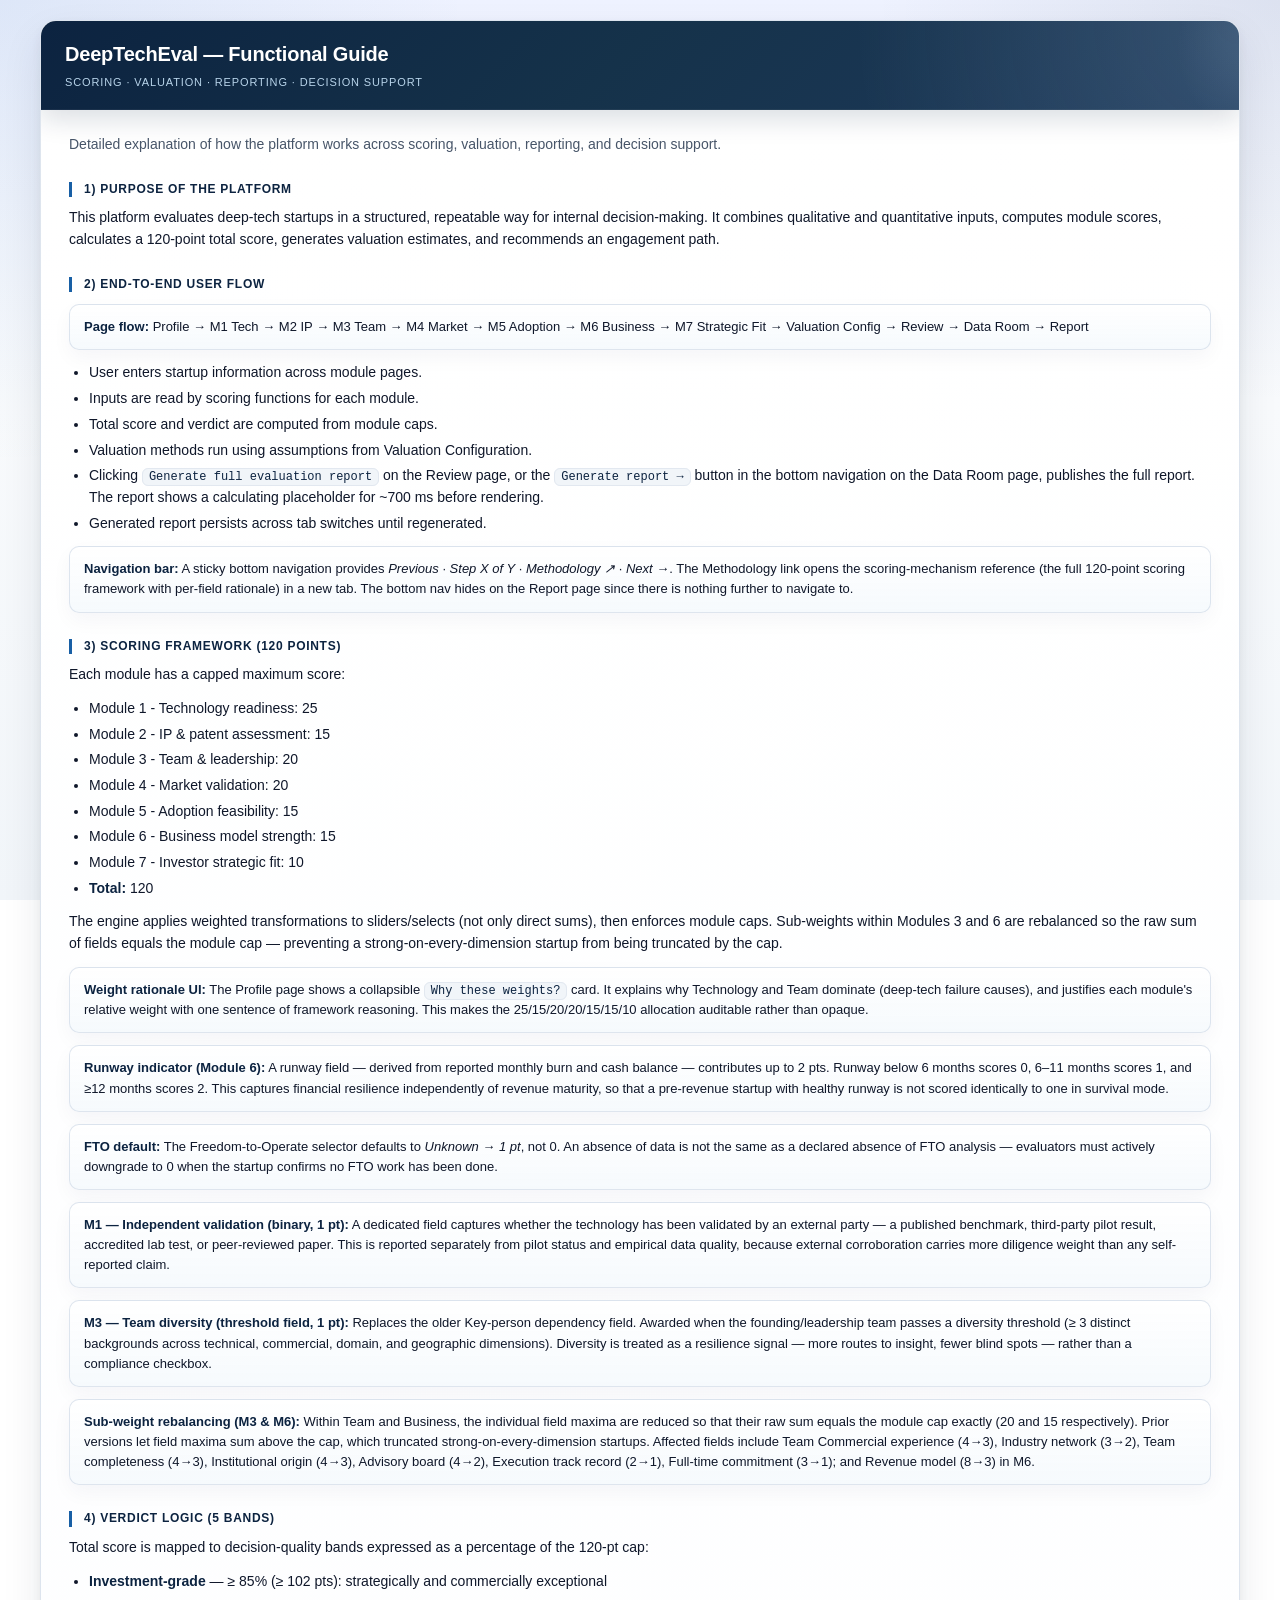
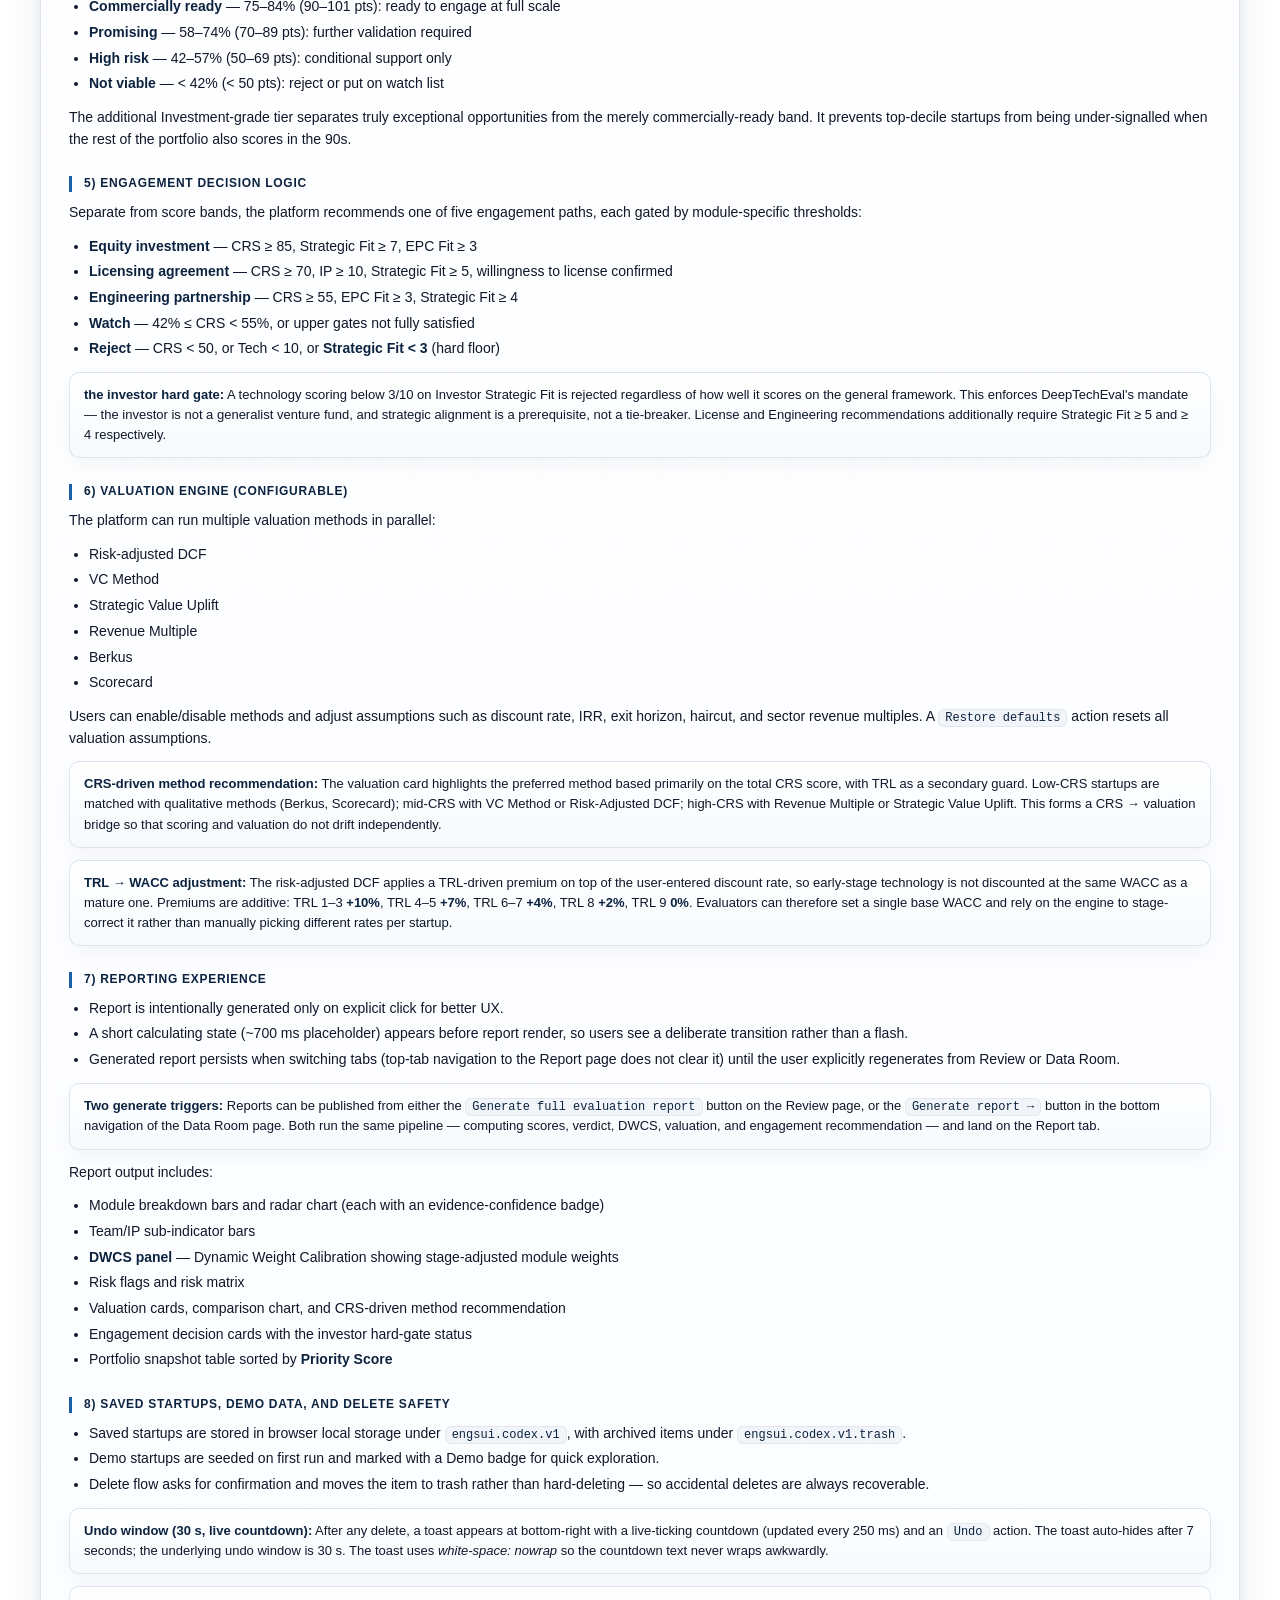
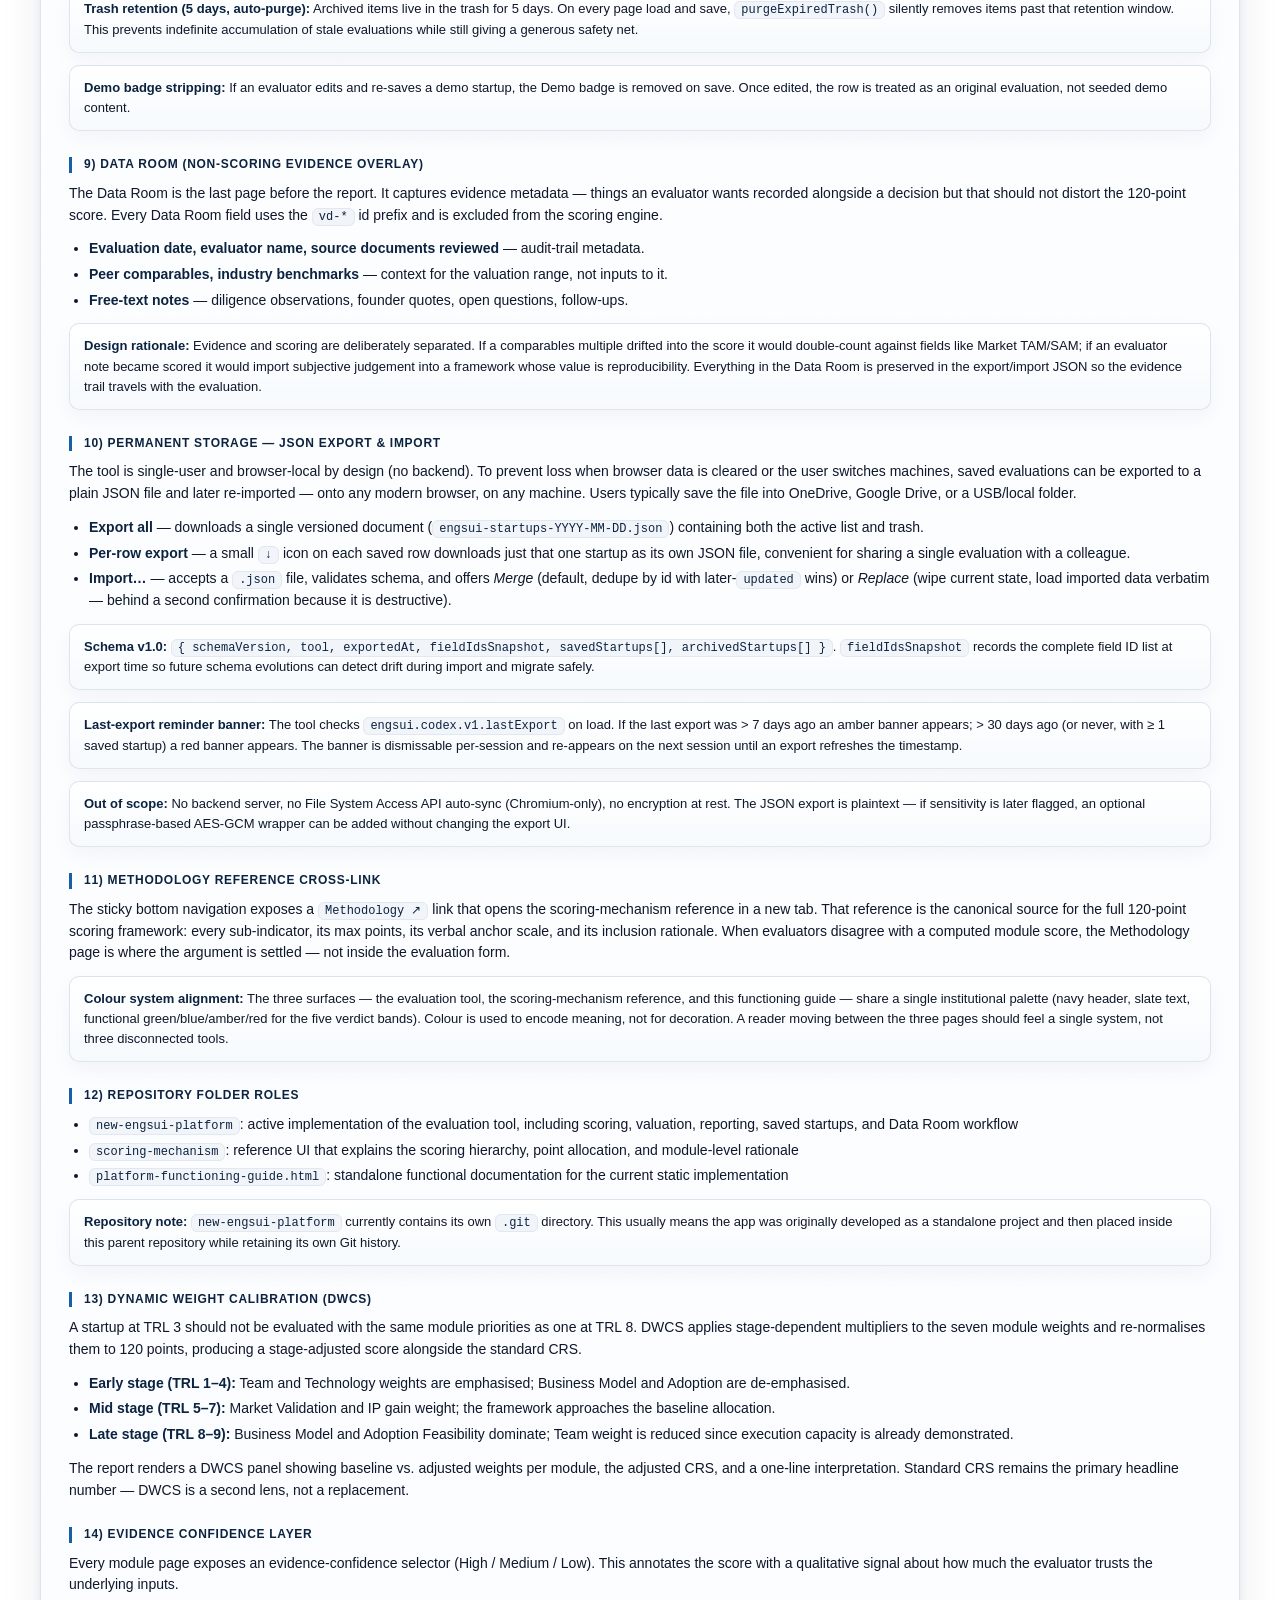
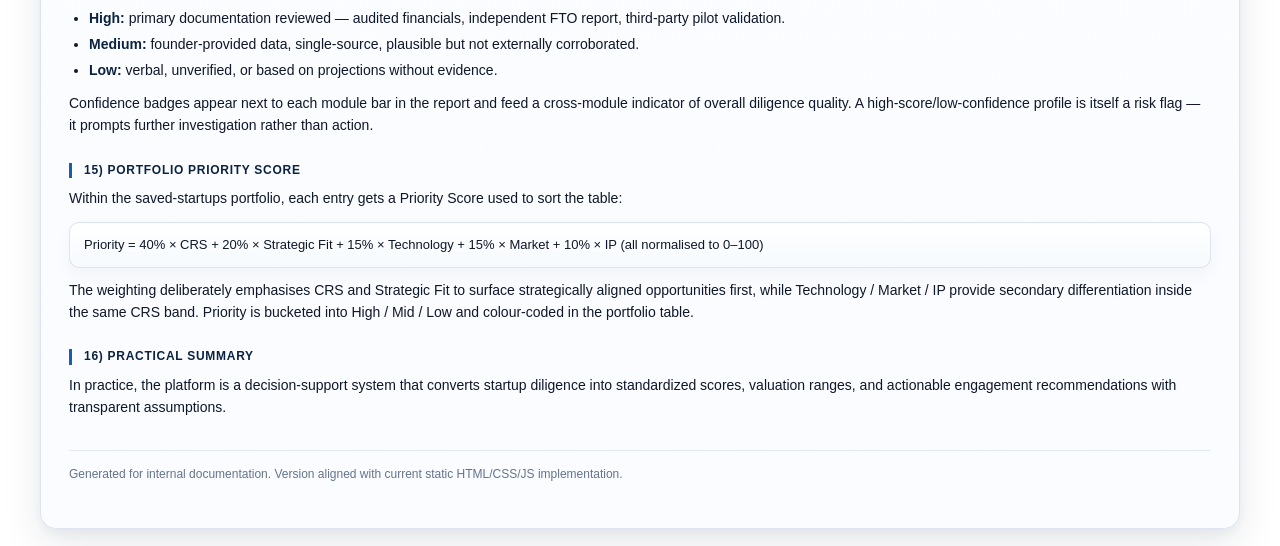
==== deeptecheval/guide/index.html @ c8de52d1 "Add deeptecheval/ — commercialised rebrand at deeptecheval.netlify.app - Separate directory; EIL/Eng" ====
<!DOCTYPE html>
<html lang="en">
<head>
  <meta charset="UTF-8" />
  <meta name="viewport" content="width=device-width, initial-scale=1.0" />
  <title>Startup Evaluator Platform - Functional Guide</title>
  <style>
    :root {
      --navy: #0c2340;
      --navy-2: #1e3a5c;
      --blue: #185fa5;
      --text-primary: #0f172a;
      --text-secondary: #475569;
      --text-tertiary: #64748b;
      --border: #e2e8f0;
      --border-dark: #cbd5e1;
      --bg-primary: #ffffff;
      --bg-secondary: #f8fafc;
      --bg-tertiary: #f1f5f9;
      --radius-md: 10px;
      --radius-lg: 16px;
      --shadow: 0 8px 24px rgba(18, 40, 74, 0.08);
    }
    * { box-sizing: border-box; }
    body {
      font-family: Inter, "Segoe UI", Roboto, Helvetica, Arial, sans-serif;
      color: var(--text-primary);
      margin: 0;
      background:
        radial-gradient(circle at top left, rgba(24, 95, 165, 0.08), transparent 30%),
        radial-gradient(circle at top right, rgba(12, 35, 64, 0.08), transparent 26%),
        linear-gradient(180deg, #eef2ff 0%, #f8fafc 45%, #f1f5f9 100%);
      background-attachment: fixed;
      line-height: 1.55;
      -webkit-font-smoothing: antialiased;
      -moz-osx-font-smoothing: grayscale;
    }
    .doc {
      position: relative;
      max-width: 1200px;
      margin: 20px auto;
      background: linear-gradient(180deg, rgba(255, 255, 255, 0.97) 0%, rgba(250, 252, 255, 0.97) 100%);
      border: 1px solid rgba(209, 220, 232, 0.72);
      border-radius: var(--radius-lg);
      box-shadow: 0 18px 42px rgba(12, 35, 64, 0.09), 0 4px 14px rgba(12, 35, 64, 0.06);
      backdrop-filter: blur(14px);
      -webkit-backdrop-filter: blur(14px);
      overflow: hidden;
    }
    .doc-hdr {
      position: relative;
      overflow: hidden;
      background:
        radial-gradient(circle at top right, rgba(184, 212, 234, 0.16), transparent 32%),
        linear-gradient(135deg, var(--navy) 0%, #15324a 48%, var(--navy-2) 100%);
      color: #fff;
      padding: 18px 24px;
      border-bottom: 1px solid rgba(255, 255, 255, 0.06);
      box-shadow: 0 10px 24px rgba(12, 35, 64, 0.14);
    }
    .doc-hdr::after {
      content: "";
      position: absolute;
      inset: auto -12% -55% auto;
      width: 220px;
      height: 220px;
      border-radius: 50%;
      background: radial-gradient(circle, rgba(184, 212, 234, 0.14), transparent 62%);
      pointer-events: none;
    }
    .doc-hdr > * { position: relative; }
    .doc-ttl {
      font-size: 20px;
      font-weight: 600;
      letter-spacing: -0.01em;
    }
    .doc-sub {
      margin-top: 4px;
      font-size: 11px;
      color: #b8d4ea;
      text-transform: uppercase;
      letter-spacing: 0.08em;
    }
    .doc-body {
      padding: 24px 28px 32px;
    }
    h2, h3 {
      color: var(--navy);
      line-height: 1.3;
    }
    h2 {
      margin: 26px 0 10px;
      font-size: 12px;
      font-weight: 700;
      padding-left: 12px;
      border-left: 3px solid var(--blue);
      letter-spacing: 0.06em;
      text-transform: uppercase;
    }
    h3 {
      margin: 16px 0 6px;
      font-size: 15px;
      font-weight: 600;
    }
    p {
      margin: 8px 0 12px;
      color: var(--text-primary);
      font-size: 14px;
    }
    ul {
      margin: 6px 0 12px 20px;
      padding: 0;
    }
    li {
      margin: 4px 0;
      font-size: 14px;
      color: var(--text-primary);
    }
    strong { color: var(--navy); }
    .lead {
      color: var(--text-secondary);
      font-size: 14px;
      margin: 0 0 20px;
    }
    .box {
      border: 1px solid rgba(209, 220, 232, 0.72);
      background: linear-gradient(180deg, rgba(255, 255, 255, 0.96) 0%, #f6fafd 100%);
      border-radius: var(--radius-md);
      padding: 12px 14px;
      margin: 12px 0;
      font-size: 13px;
      color: var(--text-primary);
      box-shadow: 0 8px 20px rgba(12, 35, 64, 0.04);
    }
    .mono {
      font-family: ui-monospace, SFMono-Regular, Menlo, Consolas, monospace;
      font-size: 12px;
      background: var(--bg-tertiary);
      border: 1px solid var(--border);
      padding: 1px 6px;
      border-radius: 6px;
      color: var(--navy);
    }
    .footer {
      margin-top: 32px;
      border-top: 1px solid var(--border);
      padding-top: 14px;
      color: var(--text-tertiary);
      font-size: 12px;
    }
    @media print {
      body { background: #fff; }
      .doc { max-width: none; margin: 0; border: none; border-radius: 0; box-shadow: none; }
      .doc-hdr { border-radius: 0; }
      a { color: inherit; text-decoration: none; }
    }
  </style>
</head>
<body>
  <div class="doc">
    <header class="doc-hdr">
      <div class="doc-ttl">DeepTechEval — Functional Guide</div>
      <div class="doc-sub">Scoring · Valuation · Reporting · Decision support</div>
    </header>
    <main class="doc-body">
      <p class="lead">
        Detailed explanation of how the platform works across scoring, valuation, reporting, and decision support.
      </p>

    <h2>1) Purpose of the Platform</h2>
    <p>
      This platform evaluates deep-tech startups in a structured, repeatable way for internal decision-making.
      It combines qualitative and quantitative inputs, computes module scores, calculates a 120-point total score,
      generates valuation estimates, and recommends an engagement path.
    </p>

    <h2>2) End-to-End User Flow</h2>
    <div class="box">
      <strong>Page flow:</strong> Profile → M1 Tech → M2 IP → M3 Team → M4 Market → M5 Adoption →
      M6 Business → M7 Strategic Fit → Valuation Config → Review → Data Room → Report
    </div>
    <ul>
      <li>User enters startup information across module pages.</li>
      <li>Inputs are read by scoring functions for each module.</li>
      <li>Total score and verdict are computed from module caps.</li>
      <li>Valuation methods run using assumptions from Valuation Configuration.</li>
      <li>Clicking <span class="mono">Generate full evaluation report</span> on the Review page, or the
      <span class="mono">Generate report →</span> button in the bottom navigation on the Data Room page,
      publishes the full report. The report shows a calculating placeholder for ~700 ms before rendering.</li>
      <li>Generated report persists across tab switches until regenerated.</li>
    </ul>
    <div class="box">
      <strong>Navigation bar:</strong> A sticky bottom navigation provides <em>Previous</em> · <em>Step X of Y</em> ·
      <em>Methodology ↗</em> · <em>Next →</em>. The Methodology link opens the scoring-mechanism reference
      (the full 120-point scoring framework with per-field rationale) in a new tab. The bottom nav hides on
      the Report page since there is nothing further to navigate to.
    </div>

    <h2>3) Scoring Framework (120 Points)</h2>
    <p>Each module has a capped maximum score:</p>
    <ul>
      <li>Module 1 - Technology readiness: 25</li>
      <li>Module 2 - IP &amp; patent assessment: 15</li>
      <li>Module 3 - Team &amp; leadership: 20</li>
      <li>Module 4 - Market validation: 20</li>
      <li>Module 5 - Adoption feasibility: 15</li>
      <li>Module 6 - Business model strength: 15</li>
      <li>Module 7 - Investor strategic fit: 10</li>
      <li><strong>Total:</strong> 120</li>
    </ul>
    <p>
      The engine applies weighted transformations to sliders/selects (not only direct sums), then enforces module caps.
      Sub-weights within Modules 3 and 6 are rebalanced so the raw sum of fields equals the module cap — preventing a
      strong-on-every-dimension startup from being truncated by the cap.
    </p>
    <div class="box">
      <strong>Weight rationale UI:</strong> The Profile page shows a collapsible <span class="mono">Why these weights?</span>
      card. It explains why Technology and Team dominate (deep-tech failure causes), and justifies each module's
      relative weight with one sentence of framework reasoning. This makes the 25/15/20/20/15/15/10 allocation
      auditable rather than opaque.
    </div>
    <div class="box">
      <strong>Runway indicator (Module 6):</strong> A runway field — derived from reported monthly burn and cash balance —
      contributes up to 2 pts. Runway below 6 months scores 0, 6–11 months scores 1, and ≥12 months scores 2. This
      captures financial resilience independently of revenue maturity, so that a pre-revenue startup with healthy
      runway is not scored identically to one in survival mode.
    </div>
    <div class="box">
      <strong>FTO default:</strong> The Freedom-to-Operate selector defaults to <em>Unknown → 1 pt</em>, not 0. An absence
      of data is not the same as a declared absence of FTO analysis — evaluators must actively downgrade to 0 when
      the startup confirms no FTO work has been done.
    </div>
    <div class="box">
      <strong>M1 — Independent validation (binary, 1 pt):</strong> A dedicated field captures whether the technology has
      been validated by an external party — a published benchmark, third-party pilot result, accredited lab test,
      or peer-reviewed paper. This is reported separately from pilot status and empirical data quality, because
      external corroboration carries more diligence weight than any self-reported claim.
    </div>
    <div class="box">
      <strong>M3 — Team diversity (threshold field, 1 pt):</strong> Replaces the older Key-person dependency field.
      Awarded when the founding/leadership team passes a diversity threshold (≥ 3 distinct backgrounds across
      technical, commercial, domain, and geographic dimensions). Diversity is treated as a resilience signal —
      more routes to insight, fewer blind spots — rather than a compliance checkbox.
    </div>
    <div class="box">
      <strong>Sub-weight rebalancing (M3 &amp; M6):</strong> Within Team and Business, the individual field maxima are
      reduced so that their raw sum equals the module cap exactly (20 and 15 respectively). Prior versions let
      field maxima sum above the cap, which truncated strong-on-every-dimension startups. Affected fields include
      Team Commercial experience (4→3), Industry network (3→2), Team completeness (4→3), Institutional origin (4→3),
      Advisory board (4→2), Execution track record (2→1), Full-time commitment (3→1); and Revenue model (8→3) in M6.
    </div>

    <h2>4) Verdict Logic (5 Bands)</h2>
    <p>Total score is mapped to decision-quality bands expressed as a percentage of the 120-pt cap:</p>
    <ul>
      <li><strong>Investment-grade</strong> — ≥ 85% (≥ 102 pts): strategically and commercially exceptional</li>
      <li><strong>Commercially ready</strong> — 75–84% (90–101 pts): ready to engage at full scale</li>
      <li><strong>Promising</strong> — 58–74% (70–89 pts): further validation required</li>
      <li><strong>High risk</strong> — 42–57% (50–69 pts): conditional support only</li>
      <li><strong>Not viable</strong> — &lt; 42% (&lt; 50 pts): reject or put on watch list</li>
    </ul>
    <p>
      The additional Investment-grade tier separates truly exceptional opportunities from the merely
      commercially-ready band. It prevents top-decile startups from being under-signalled when the rest of the
      portfolio also scores in the 90s.
    </p>

    <h2>5) Engagement Decision Logic</h2>
    <p>Separate from score bands, the platform recommends one of five engagement paths, each gated by module-specific thresholds:</p>
    <ul>
      <li><strong>Equity investment</strong> — CRS ≥ 85, Strategic Fit ≥ 7, EPC Fit ≥ 3</li>
      <li><strong>Licensing agreement</strong> — CRS ≥ 70, IP ≥ 10, Strategic Fit ≥ 5, willingness to license confirmed</li>
      <li><strong>Engineering partnership</strong> — CRS ≥ 55, EPC Fit ≥ 3, Strategic Fit ≥ 4</li>
      <li><strong>Watch</strong> — 42% ≤ CRS &lt; 55%, or upper gates not fully satisfied</li>
      <li><strong>Reject</strong> — CRS &lt; 50, or Tech &lt; 10, or <strong>Strategic Fit &lt; 3</strong> (hard floor)</li>
    </ul>
    <div class="box">
      <strong>the investor hard gate:</strong> A technology scoring below 3/10 on Investor Strategic Fit is rejected regardless of
      how well it scores on the general framework. This enforces DeepTechEval's mandate — the investor is not a generalist
      venture fund, and strategic alignment is a prerequisite, not a tie-breaker. License and Engineering
      recommendations additionally require Strategic Fit ≥ 5 and ≥ 4 respectively.
    </div>

    <h2>6) Valuation Engine (Configurable)</h2>
    <p>The platform can run multiple valuation methods in parallel:</p>
    <ul>
      <li>Risk-adjusted DCF</li>
      <li>VC Method</li>
      <li>Strategic Value Uplift</li>
      <li>Revenue Multiple</li>
      <li>Berkus</li>
      <li>Scorecard</li>
    </ul>
    <p>
      Users can enable/disable methods and adjust assumptions such as discount rate, IRR, exit horizon, haircut,
      and sector revenue multiples. A <span class="mono">Restore defaults</span> action resets all valuation assumptions.
    </p>
    <div class="box">
      <strong>CRS-driven method recommendation:</strong> The valuation card highlights the preferred method based
      primarily on the total CRS score, with TRL as a secondary guard. Low-CRS startups are matched with
      qualitative methods (Berkus, Scorecard); mid-CRS with VC Method or Risk-Adjusted DCF; high-CRS with
      Revenue Multiple or Strategic Value Uplift. This forms a CRS → valuation bridge so that scoring and
      valuation do not drift independently.
    </div>
    <div class="box">
      <strong>TRL → WACC adjustment:</strong> The risk-adjusted DCF applies a TRL-driven premium on top of the
      user-entered discount rate, so early-stage technology is not discounted at the same WACC as a mature one.
      Premiums are additive: TRL 1–3 <strong>+10%</strong>, TRL 4–5 <strong>+7%</strong>, TRL 6–7 <strong>+4%</strong>,
      TRL 8 <strong>+2%</strong>, TRL 9 <strong>0%</strong>. Evaluators can therefore set a single base WACC and
      rely on the engine to stage-correct it rather than manually picking different rates per startup.
    </div>

    <h2>7) Reporting Experience</h2>
    <ul>
      <li>Report is intentionally generated only on explicit click for better UX.</li>
      <li>A short calculating state (~700 ms placeholder) appears before report render, so users see a deliberate
      transition rather than a flash.</li>
      <li>Generated report persists when switching tabs (top-tab navigation to the Report page does not clear it)
      until the user explicitly regenerates from Review or Data Room.</li>
    </ul>
    <div class="box">
      <strong>Two generate triggers:</strong> Reports can be published from either the <span class="mono">Generate full
      evaluation report</span> button on the Review page, or the <span class="mono">Generate report →</span> button in
      the bottom navigation of the Data Room page. Both run the same pipeline — computing scores, verdict, DWCS,
      valuation, and engagement recommendation — and land on the Report tab.
    </div>
    <p>Report output includes:</p>
    <ul>
      <li>Module breakdown bars and radar chart (each with an evidence-confidence badge)</li>
      <li>Team/IP sub-indicator bars</li>
      <li><strong>DWCS panel</strong> — Dynamic Weight Calibration showing stage-adjusted module weights</li>
      <li>Risk flags and risk matrix</li>
      <li>Valuation cards, comparison chart, and CRS-driven method recommendation</li>
      <li>Engagement decision cards with the investor hard-gate status</li>
      <li>Portfolio snapshot table sorted by <strong>Priority Score</strong></li>
    </ul>

    <h2>8) Saved Startups, Demo Data, and Delete Safety</h2>
    <ul>
      <li>Saved startups are stored in browser local storage under
      <span class="mono">engsui.codex.v1</span>, with archived items under
      <span class="mono">engsui.codex.v1.trash</span>.</li>
      <li>Demo startups are seeded on first run and marked with a Demo badge for quick exploration.</li>
      <li>Delete flow asks for confirmation and moves the item to trash rather than hard-deleting —
      so accidental deletes are always recoverable.</li>
    </ul>
    <div class="box">
      <strong>Undo window (30 s, live countdown):</strong> After any delete, a toast appears at bottom-right with a
      live-ticking countdown (updated every 250 ms) and an <span class="mono">Undo</span> action. The toast auto-hides
      after 7 seconds; the underlying undo window is 30 s. The toast uses <em>white-space: nowrap</em> so the
      countdown text never wraps awkwardly.
    </div>
    <div class="box">
      <strong>Trash retention (5 days, auto-purge):</strong> Archived items live in the trash for 5 days. On every page
      load and save, <span class="mono">purgeExpiredTrash()</span> silently removes items past that retention window.
      This prevents indefinite accumulation of stale evaluations while still giving a generous safety net.
    </div>
    <div class="box">
      <strong>Demo badge stripping:</strong> If an evaluator edits and re-saves a demo startup, the Demo badge is
      removed on save. Once edited, the row is treated as an original evaluation, not seeded demo content.
    </div>

    <h2>9) Data Room (Non-Scoring Evidence Overlay)</h2>
    <p>
      The Data Room is the last page before the report. It captures evidence metadata —
      things an evaluator wants recorded alongside a decision but that should not distort
      the 120-point score. Every Data Room field uses the <span class="mono">vd-*</span>
      id prefix and is excluded from the scoring engine.
    </p>
    <ul>
      <li><strong>Evaluation date, evaluator name, source documents reviewed</strong> — audit-trail metadata.</li>
      <li><strong>Peer comparables, industry benchmarks</strong> — context for the valuation range, not inputs to it.</li>
      <li><strong>Free-text notes</strong> — diligence observations, founder quotes, open questions, follow-ups.</li>
    </ul>
    <div class="box">
      <strong>Design rationale:</strong> Evidence and scoring are deliberately separated. If a comparables multiple
      drifted into the score it would double-count against fields like Market TAM/SAM; if an evaluator note became
      scored it would import subjective judgement into a framework whose value is reproducibility. Everything in
      the Data Room is preserved in the export/import JSON so the evidence trail travels with the evaluation.
    </div>

    <h2>10) Permanent Storage — JSON Export &amp; Import</h2>
    <p>
      The tool is single-user and browser-local by design (no backend). To prevent loss when browser data is
      cleared or the user switches machines, saved evaluations can be exported to a plain JSON file and later
      re-imported — onto any modern browser, on any machine. Users typically save the file into
      OneDrive, Google Drive, or a USB/local folder.
    </p>
    <ul>
      <li><strong>Export all</strong> — downloads a single versioned document
      (<span class="mono">engsui-startups-YYYY-MM-DD.json</span>) containing both the active list and trash.</li>
      <li><strong>Per-row export</strong> — a small <span class="mono">↓</span> icon on each saved row downloads just
      that one startup as its own JSON file, convenient for sharing a single evaluation with a colleague.</li>
      <li><strong>Import…</strong> — accepts a <span class="mono">.json</span> file, validates schema, and offers
      <em>Merge</em> (default, dedupe by id with later-<span class="mono">updated</span> wins) or <em>Replace</em>
      (wipe current state, load imported data verbatim — behind a second confirmation because it is destructive).</li>
    </ul>
    <div class="box">
      <strong>Schema v1.0:</strong> <span class="mono">{ schemaVersion, tool, exportedAt, fieldIdsSnapshot,
      savedStartups[], archivedStartups[] }</span>. <span class="mono">fieldIdsSnapshot</span> records the complete
      field ID list at export time so future schema evolutions can detect drift during import and migrate safely.
    </div>
    <div class="box">
      <strong>Last-export reminder banner:</strong> The tool checks
      <span class="mono">engsui.codex.v1.lastExport</span> on load. If the last export was &gt; 7 days ago an amber
      banner appears; &gt; 30 days ago (or never, with ≥ 1 saved startup) a red banner appears. The banner is
      dismissable per-session and re-appears on the next session until an export refreshes the timestamp.
    </div>
    <div class="box">
      <strong>Out of scope:</strong> No backend server, no File System Access API auto-sync (Chromium-only), no
      encryption at rest. The JSON export is plaintext — if sensitivity is later flagged, an optional
      passphrase-based AES-GCM wrapper can be added without changing the export UI.
    </div>

    <h2>11) Methodology Reference Cross-Link</h2>
    <p>
      The sticky bottom navigation exposes a <span class="mono">Methodology ↗</span> link that opens the
      scoring-mechanism reference in a new tab. That reference is the canonical source for the full 120-point
      scoring framework: every sub-indicator, its max points, its verbal anchor scale, and its inclusion rationale.
      When evaluators disagree with a computed module score, the Methodology page is where the argument is
      settled — not inside the evaluation form.
    </p>
    <div class="box">
      <strong>Colour system alignment:</strong> The three surfaces — the evaluation tool, the scoring-mechanism
      reference, and this functioning guide — share a single institutional palette (navy header, slate text,
      functional green/blue/amber/red for the five verdict bands). Colour is used to encode meaning, not for
      decoration. A reader moving between the three pages should feel a single system, not three disconnected
      tools.
    </div>

    <h2>12) Repository Folder Roles</h2>
    <ul>
      <li><span class="mono">new-engsui-platform</span>: active implementation of the evaluation tool, including scoring, valuation, reporting, saved startups, and Data Room workflow</li>
      <li><span class="mono">scoring-mechanism</span>: reference UI that explains the scoring hierarchy, point allocation, and module-level rationale</li>
      <li><span class="mono">platform-functioning-guide.html</span>: standalone functional documentation for the current static implementation</li>
    </ul>
    <div class="box">
      <strong>Repository note:</strong> <span class="mono">new-engsui-platform</span> currently contains its own
      <span class="mono">.git</span> directory. This usually means the app was originally developed as a standalone
      project and then placed inside this parent repository while retaining its own Git history.
    </div>

    <h2>13) Dynamic Weight Calibration (DWCS)</h2>
    <p>
      A startup at TRL 3 should not be evaluated with the same module priorities as one at TRL 8. DWCS applies
      stage-dependent multipliers to the seven module weights and re-normalises them to 120 points, producing a
      stage-adjusted score alongside the standard CRS.
    </p>
    <ul>
      <li><strong>Early stage (TRL 1–4):</strong> Team and Technology weights are emphasised; Business Model and Adoption are de-emphasised.</li>
      <li><strong>Mid stage (TRL 5–7):</strong> Market Validation and IP gain weight; the framework approaches the baseline allocation.</li>
      <li><strong>Late stage (TRL 8–9):</strong> Business Model and Adoption Feasibility dominate; Team weight is reduced since execution capacity is already demonstrated.</li>
    </ul>
    <p>
      The report renders a DWCS panel showing baseline vs. adjusted weights per module, the adjusted CRS, and a
      one-line interpretation. Standard CRS remains the primary headline number — DWCS is a second lens, not a
      replacement.
    </p>

    <h2>14) Evidence Confidence Layer</h2>
    <p>
      Every module page exposes an evidence-confidence selector (High / Medium / Low). This annotates the score
      with a qualitative signal about how much the evaluator trusts the underlying inputs.
    </p>
    <ul>
      <li><strong>High:</strong> primary documentation reviewed — audited financials, independent FTO report, third-party pilot validation.</li>
      <li><strong>Medium:</strong> founder-provided data, single-source, plausible but not externally corroborated.</li>
      <li><strong>Low:</strong> verbal, unverified, or based on projections without evidence.</li>
    </ul>
    <p>
      Confidence badges appear next to each module bar in the report and feed a cross-module indicator of overall
      diligence quality. A high-score/low-confidence profile is itself a risk flag — it prompts further
      investigation rather than action.
    </p>

    <h2>15) Portfolio Priority Score</h2>
    <p>
      Within the saved-startups portfolio, each entry gets a Priority Score used to sort the table:
    </p>
    <div class="box">
      Priority = 40% × CRS + 20% × Strategic Fit + 15% × Technology + 15% × Market + 10% × IP (all normalised to 0–100)
    </div>
    <p>
      The weighting deliberately emphasises CRS and Strategic Fit to surface strategically aligned opportunities first,
      while Technology / Market / IP provide secondary differentiation inside the same CRS band. Priority is
      bucketed into High / Mid / Low and colour-coded in the portfolio table.
    </p>

    <h2>16) Practical Summary</h2>
    <p>
      In practice, the platform is a decision-support system that converts startup diligence into standardized scores,
      valuation ranges, and actionable engagement recommendations with transparent assumptions.
    </p>

    <p class="footer">
      Generated for internal documentation. Version aligned with current static HTML/CSS/JS implementation.
    </p>
    </main>
  </div>
</body>
</html>
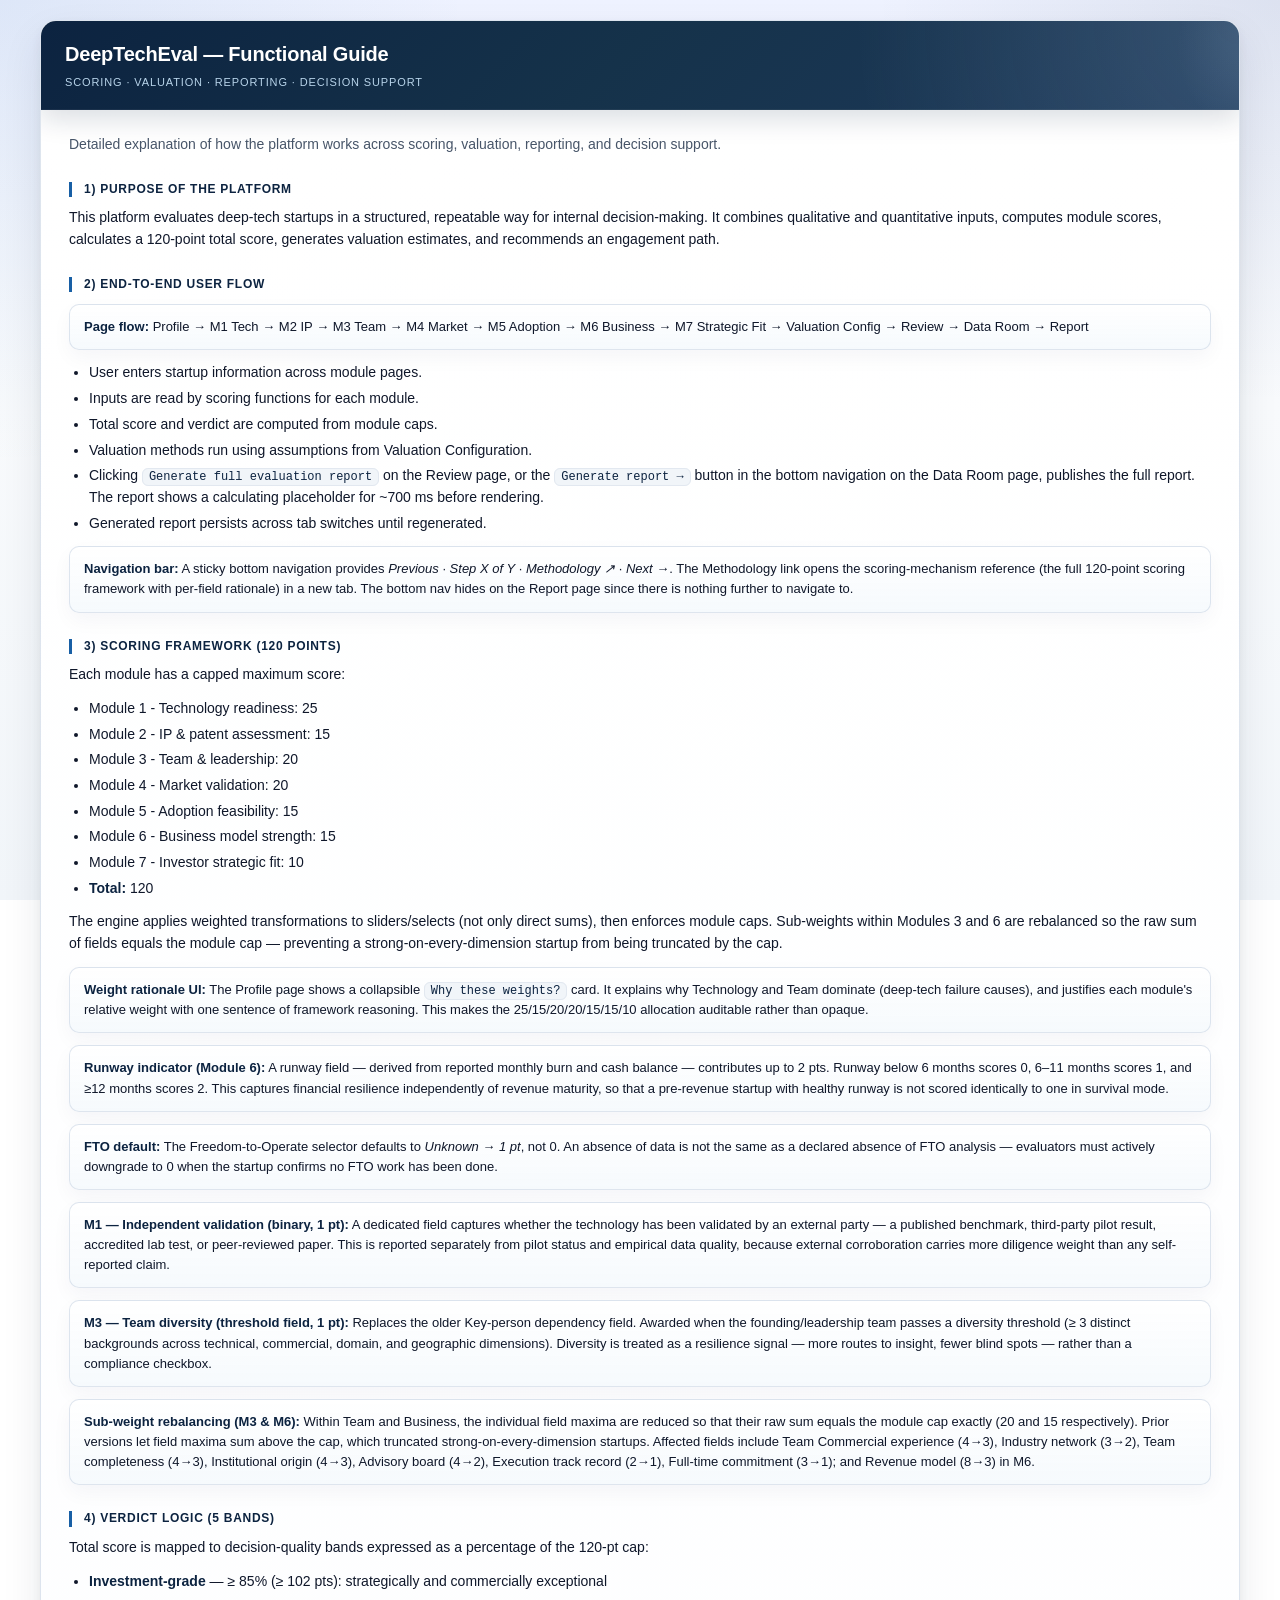
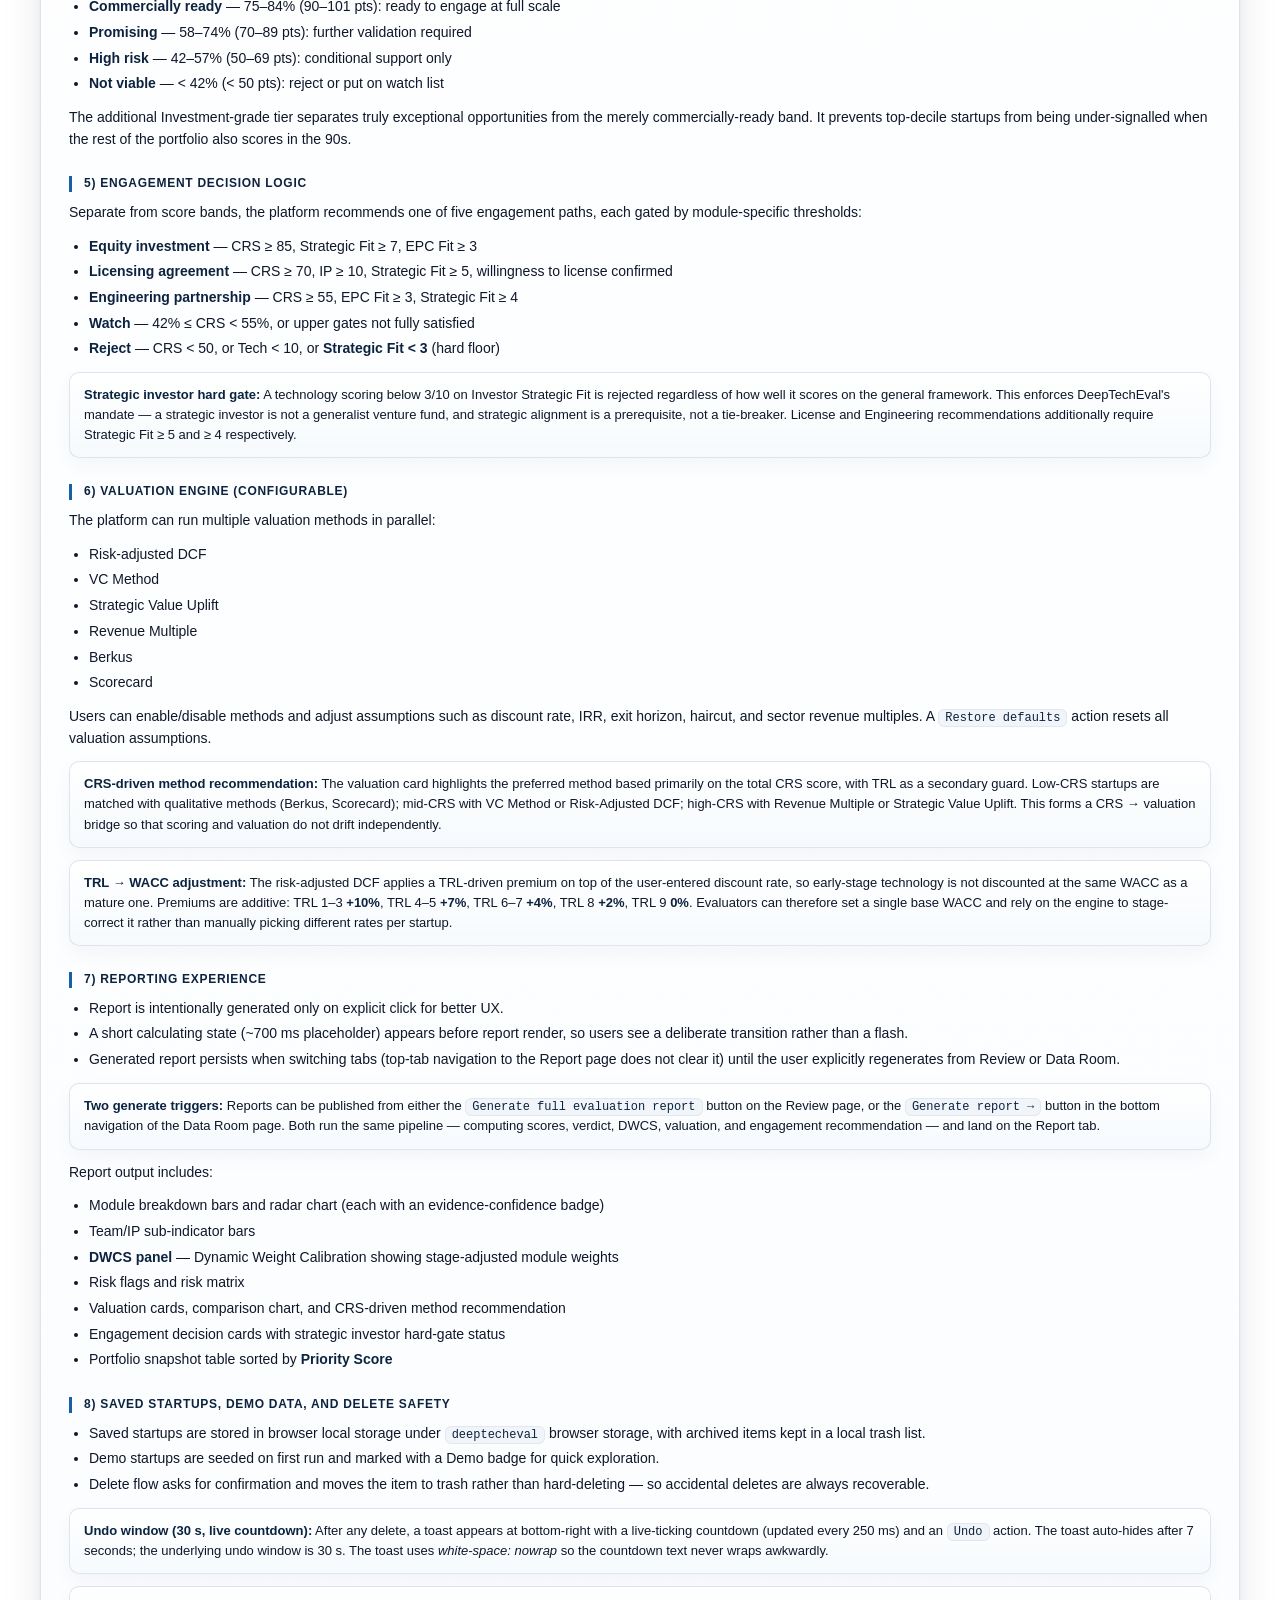
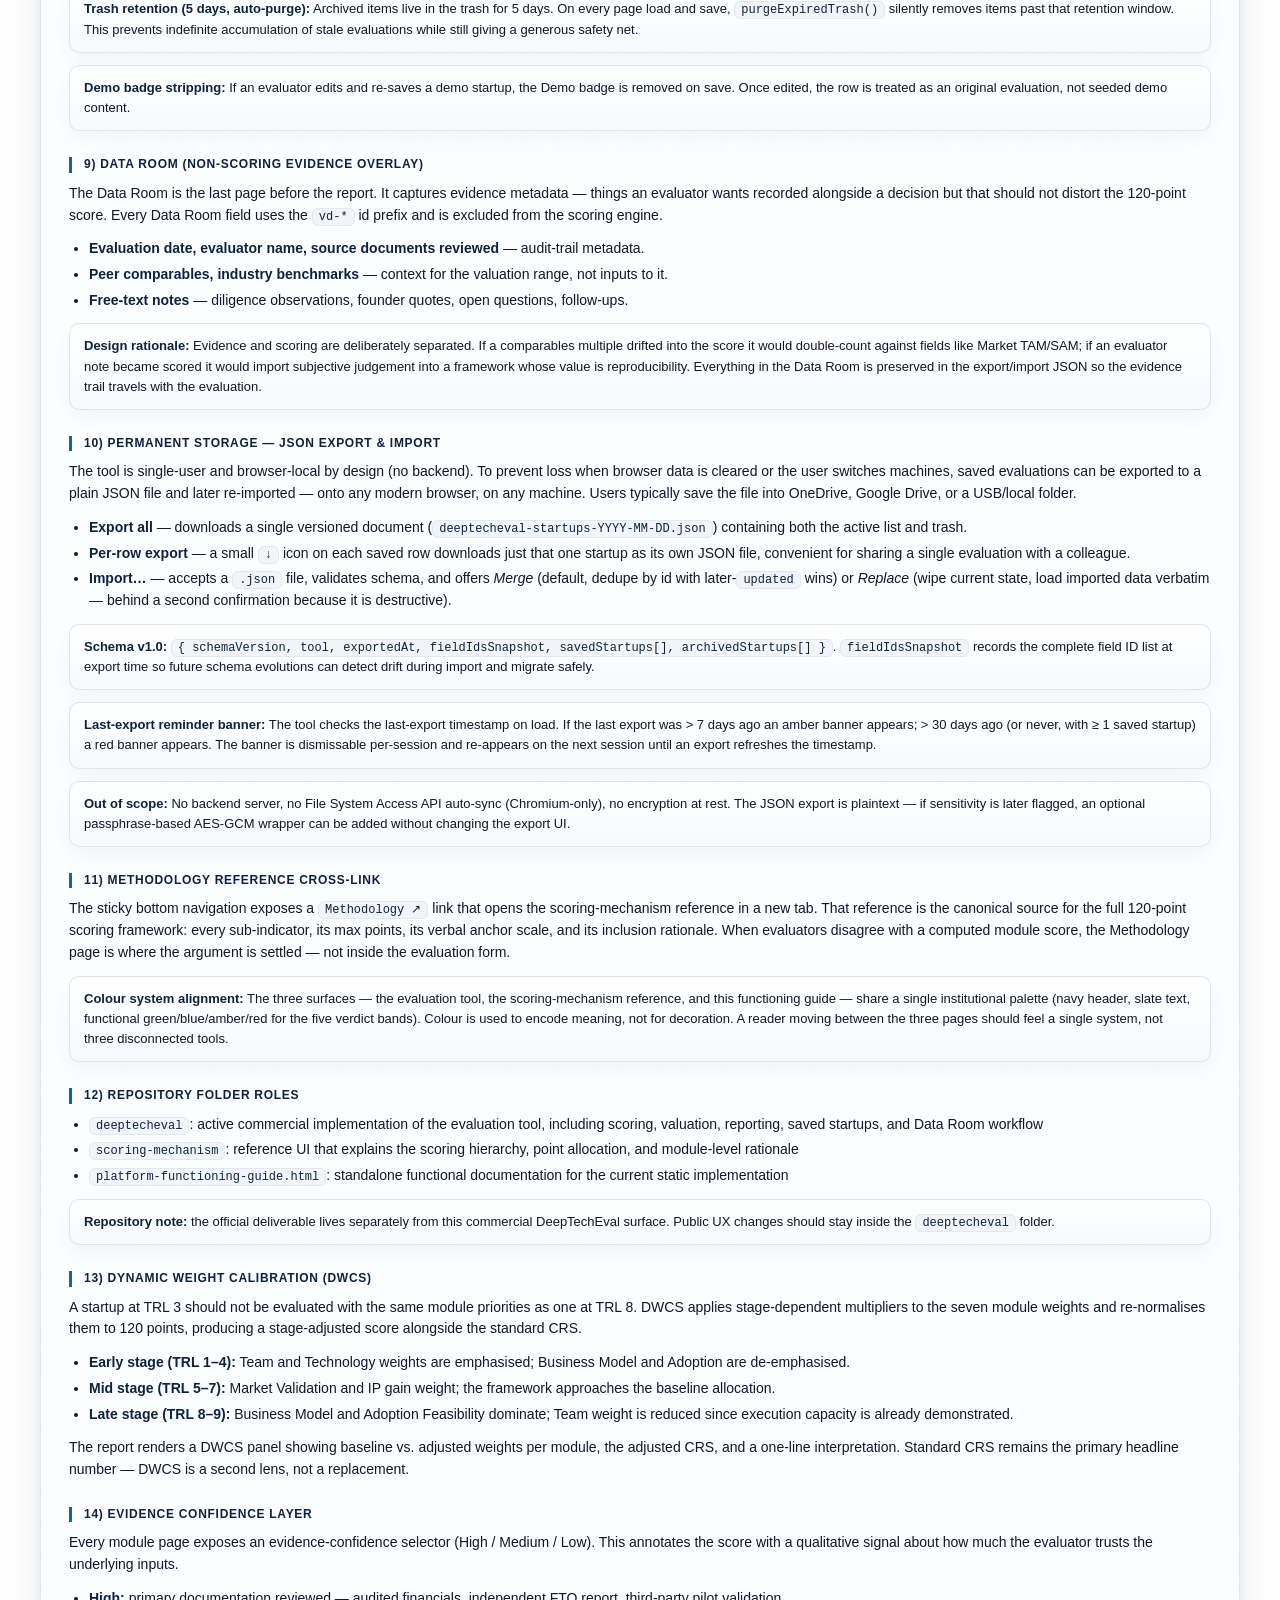
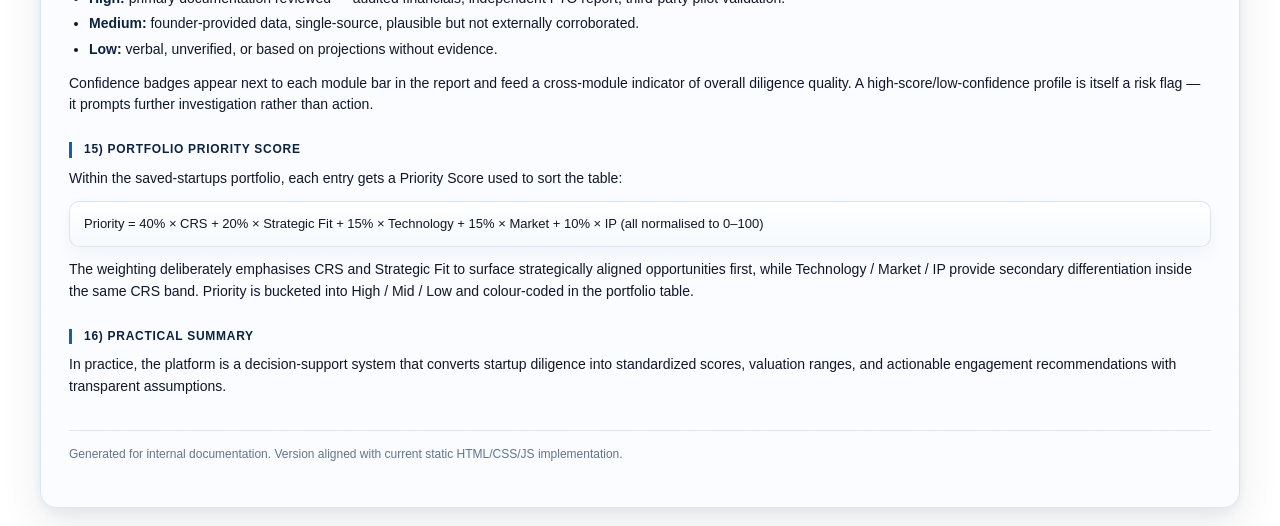
==== commit 5dc781a7: "Revamp DeepTechEval mobile experience" ====
--- a/deeptecheval/guide/index.html
+++ b/deeptecheval/guide/index.html
@@ -148,6 +148,60 @@
       color: var(--text-tertiary);
       font-size: 12px;
     }
+    @media (max-width: 760px) {
+      body {
+        background: #f7f9fc;
+      }
+      .doc {
+        margin: 0;
+        min-height: 100vh;
+        border: 0;
+        border-radius: 0;
+        box-shadow: none;
+      }
+      .doc-hdr {
+        padding: 18px 16px;
+        background: linear-gradient(135deg, #111827 0%, #174052 64%, #0f766e 100%);
+      }
+      .doc-hdr::after {
+        display: none;
+      }
+      .doc-ttl {
+        font-size: 20px;
+        line-height: 1.2;
+      }
+      .doc-sub {
+        font-size: 10px;
+        line-height: 1.4;
+      }
+      .doc-body {
+        padding: 18px 14px 28px;
+      }
+      .lead,
+      p,
+      li {
+        font-size: 14px;
+      }
+      h2 {
+        margin-top: 22px;
+        font-size: 12px;
+      }
+      h3 {
+        font-size: 15px;
+      }
+      .box {
+        padding: 12px;
+        border-radius: 8px;
+        box-shadow: none;
+      }
+      ul {
+        margin-left: 18px;
+      }
+      .mono {
+        white-space: normal;
+        overflow-wrap: anywhere;
+      }
+    }
     @media print {
       body { background: #fff; }
       .doc { max-width: none; margin: 0; border: none; border-radius: 0; box-shadow: none; }
@@ -275,8 +329,8 @@
       <li><strong>Reject</strong> — CRS &lt; 50, or Tech &lt; 10, or <strong>Strategic Fit &lt; 3</strong> (hard floor)</li>
     </ul>
     <div class="box">
-      <strong>the investor hard gate:</strong> A technology scoring below 3/10 on Investor Strategic Fit is rejected regardless of
-      how well it scores on the general framework. This enforces DeepTechEval's mandate — the investor is not a generalist
+      <strong>Strategic investor hard gate:</strong> A technology scoring below 3/10 on Investor Strategic Fit is rejected regardless of
+      how well it scores on the general framework. This enforces DeepTechEval's mandate — a strategic investor is not a generalist
       venture fund, and strategic alignment is a prerequisite, not a tie-breaker. License and Engineering
       recommendations additionally require Strategic Fit ≥ 5 and ≥ 4 respectively.
     </div>
@@ -331,15 +385,14 @@
       <li><strong>DWCS panel</strong> — Dynamic Weight Calibration showing stage-adjusted module weights</li>
       <li>Risk flags and risk matrix</li>
       <li>Valuation cards, comparison chart, and CRS-driven method recommendation</li>
-      <li>Engagement decision cards with the investor hard-gate status</li>
+      <li>Engagement decision cards with strategic investor hard-gate status</li>
       <li>Portfolio snapshot table sorted by <strong>Priority Score</strong></li>
     </ul>
 
     <h2>8) Saved Startups, Demo Data, and Delete Safety</h2>
     <ul>
       <li>Saved startups are stored in browser local storage under
-      <span class="mono">engsui.codex.v1</span>, with archived items under
-      <span class="mono">engsui.codex.v1.trash</span>.</li>
+      <span class="mono">deeptecheval</span> browser storage, with archived items kept in a local trash list.</li>
       <li>Demo startups are seeded on first run and marked with a Demo badge for quick exploration.</li>
       <li>Delete flow asks for confirmation and moves the item to trash rather than hard-deleting —
       so accidental deletes are always recoverable.</li>
@@ -388,7 +441,7 @@
     </p>
     <ul>
       <li><strong>Export all</strong> — downloads a single versioned document
-      (<span class="mono">engsui-startups-YYYY-MM-DD.json</span>) containing both the active list and trash.</li>
+      (<span class="mono">deeptecheval-startups-YYYY-MM-DD.json</span>) containing both the active list and trash.</li>
       <li><strong>Per-row export</strong> — a small <span class="mono">↓</span> icon on each saved row downloads just
       that one startup as its own JSON file, convenient for sharing a single evaluation with a colleague.</li>
       <li><strong>Import…</strong> — accepts a <span class="mono">.json</span> file, validates schema, and offers
@@ -402,7 +455,7 @@
     </div>
     <div class="box">
       <strong>Last-export reminder banner:</strong> The tool checks
-      <span class="mono">engsui.codex.v1.lastExport</span> on load. If the last export was &gt; 7 days ago an amber
+      the last-export timestamp on load. If the last export was &gt; 7 days ago an amber
       banner appears; &gt; 30 days ago (or never, with ≥ 1 saved startup) a red banner appears. The banner is
       dismissable per-session and re-appears on the next session until an export refreshes the timestamp.
     </div>
@@ -430,14 +483,13 @@
 
     <h2>12) Repository Folder Roles</h2>
     <ul>
-      <li><span class="mono">new-engsui-platform</span>: active implementation of the evaluation tool, including scoring, valuation, reporting, saved startups, and Data Room workflow</li>
+      <li><span class="mono">deeptecheval</span>: active commercial implementation of the evaluation tool, including scoring, valuation, reporting, saved startups, and Data Room workflow</li>
       <li><span class="mono">scoring-mechanism</span>: reference UI that explains the scoring hierarchy, point allocation, and module-level rationale</li>
       <li><span class="mono">platform-functioning-guide.html</span>: standalone functional documentation for the current static implementation</li>
     </ul>
     <div class="box">
-      <strong>Repository note:</strong> <span class="mono">new-engsui-platform</span> currently contains its own
-      <span class="mono">.git</span> directory. This usually means the app was originally developed as a standalone
-      project and then placed inside this parent repository while retaining its own Git history.
+      <strong>Repository note:</strong> the official deliverable lives separately from this commercial DeepTechEval surface.
+      Public UX changes should stay inside the <span class="mono">deeptecheval</span> folder.
     </div>
 
     <h2>13) Dynamic Weight Calibration (DWCS)</h2>
